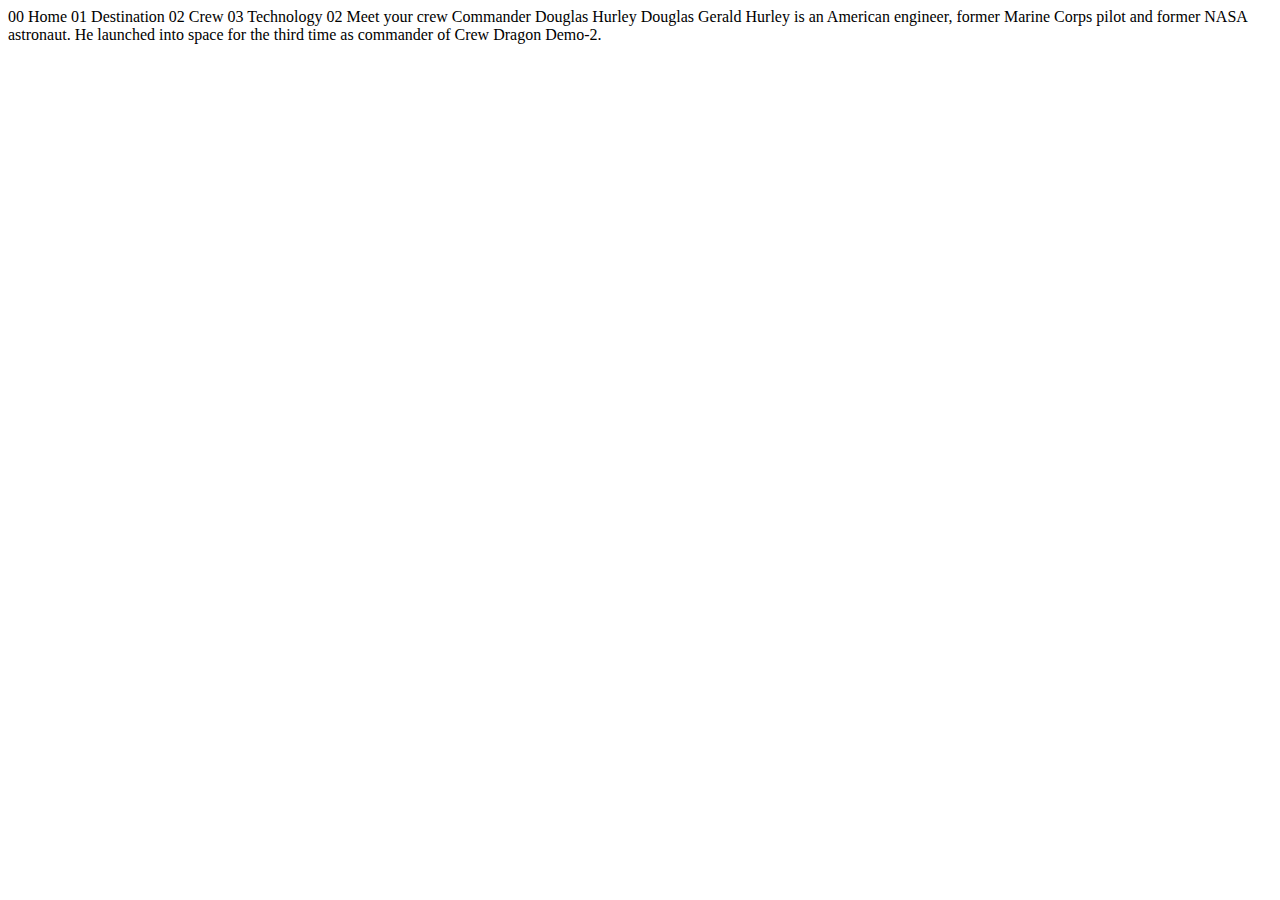
==== starter-code/crew-commander.html @ ad38965b "Finished Navbar" ====
<!DOCTYPE html>
<html lang="en">
<head>
  <meta charset="UTF-8">
  <meta name="viewport" content="width=device-width, initial-scale=1.0">

  <link rel="icon" type="image/png" sizes="32x32" href="./assets/favicon-32x32.png">
  
  <title>Frontend Mentor | Space tourism website</title>
</head>
<body>

  00 Home
  01 Destination
  02 Crew
  03 Technology

  02 Meet your crew

  Commander
  Douglas Hurley

  Douglas Gerald Hurley is an American engineer, former Marine Corps pilot 
  and former NASA astronaut. He launched into space for the third time as 
  commander of Crew Dragon Demo-2.
</body>
</html>
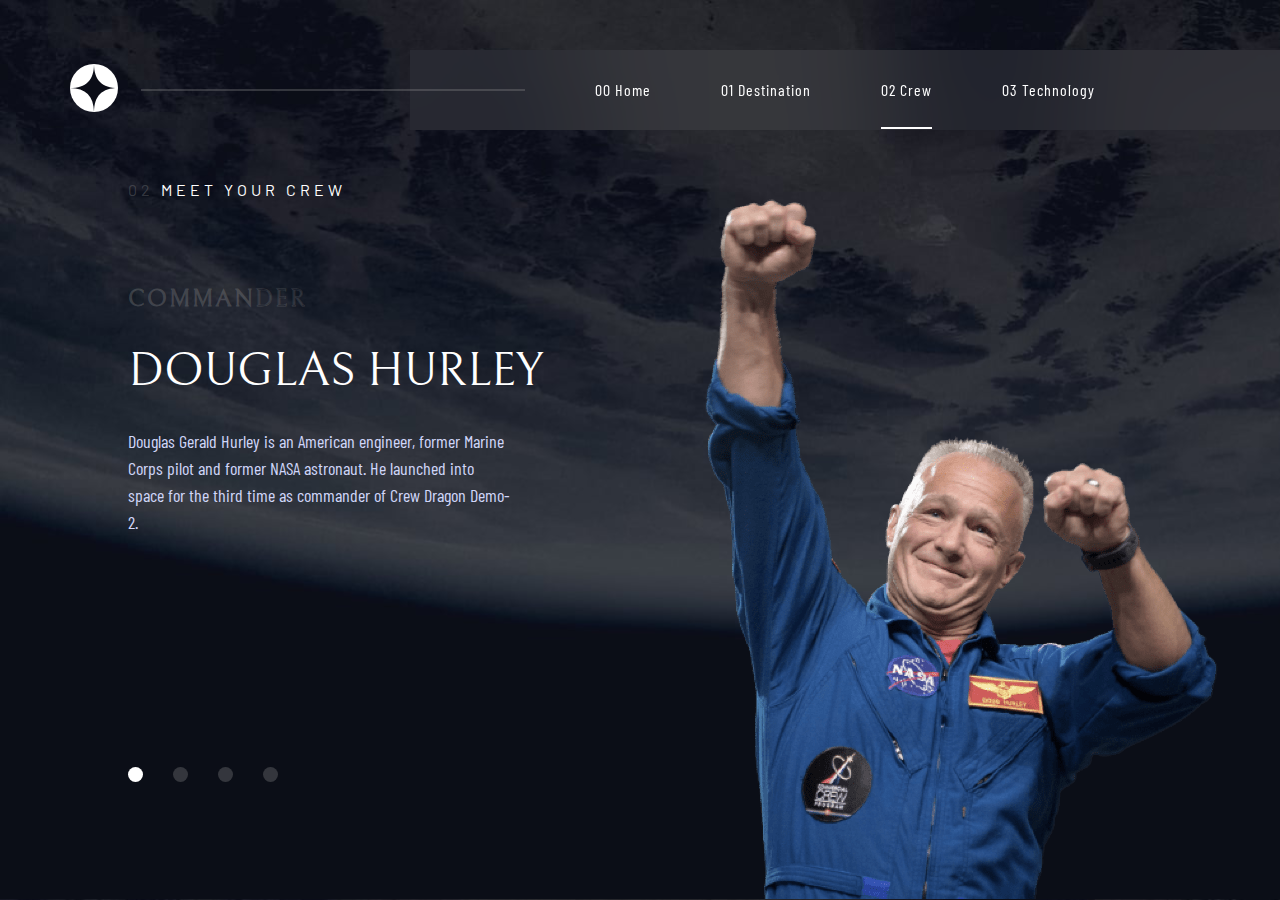
==== commit a4d7f11b: "Finished Destination & Crew" ====
--- a/starter-code/crew-commander.html
+++ b/starter-code/crew-commander.html
@@ -1,27 +1,80 @@
 <!DOCTYPE html>
 <html lang="en">
-<head>
-  <meta charset="UTF-8">
-  <meta name="viewport" content="width=device-width, initial-scale=1.0">
+  <head>
+    <meta charset="UTF-8" />
+    <meta name="viewport" content="width=device-width, initial-scale=1.0" />
+    <link rel="stylesheet" href="./css/crew.css" />
+    <link rel="stylesheet" href="./css/framework.css" />
+    <link
+      rel="icon"
+      type="image/png"
+      sizes="32x32"
+      href="./assets/favicon-32x32.png"
+    />
+    <!-- Google Fonts -->
+    <link rel="preconnect" href="https://fonts.googleapis.com" />
+    <link rel="preconnect" href="https://fonts.gstatic.com" crossorigin />
+    <link
+      href="https://fonts.googleapis.com/css2?family=Barlow+Condensed:ital,wght@0,100;0,200;0,300;0,400;0,500;0,600;0,700;0,800;0,900;1,100;1,200;1,300;1,400;1,500;1,600;1,700;1,800;1,900&family=Barlow:ital,wght@0,100;0,200;0,300;0,400;0,500;0,600;0,700;0,800;0,900;1,100;1,200;1,300;1,400;1,500;1,600;1,700;1,800;1,900&family=Bellefair&display=swap"
+      rel="stylesheet"
+    />
+    <!-- Google Fonts -->
+    <link
+      rel="icon"
+      type="image/png"
+      sizes="32x32"
+      href="./assets/favicon-32x32.png"
+    />
 
-  <link rel="icon" type="image/png" sizes="32x32" href="./assets/favicon-32x32.png">
-  
-  <title>Frontend Mentor | Space tourism website</title>
-</head>
-<body>
-
-  00 Home
-  01 Destination
-  02 Crew
-  03 Technology
-
-  02 Meet your crew
-
-  Commander
-  Douglas Hurley
-
-  Douglas Gerald Hurley is an American engineer, former Marine Corps pilot 
-  and former NASA astronaut. He launched into space for the third time as 
-  commander of Crew Dragon Demo-2.
-</body>
-</html>+    <title>Crew | Commander</title>
+  </head>
+  <body>
+    <div class="landing">
+      <div class="navbar">
+        <div class="logo">
+          <img src="./assets/shared/logo.svg" alt="" />
+        </div>
+        <span class="line mobile-d-none"></span>
+        <ul>
+          <li><a href="/index.html" class="link-style">00 Home</a></li>
+          <li>
+            <a href="./destination-moon.html" class="link-style"
+              >01 Destination</a
+            >
+          </li>
+          <li>
+            <a href="./crew-commander.html" class="link-style active"
+              >02 Crew</a
+            >
+          </li>
+          <li>
+            <a href="./technology-vehicle.html" class="link-style"
+              >03 Technology</a
+            >
+          </li>
+        </ul>
+      </div>
+      <div class="container">
+        <p><span>02</span> MEET YOUR CREW</p>
+        <div class="info">
+          <h2>COMMANDER</h2>
+          <h1>DOUGLAS HURLEY</h1>
+          <p>
+            Douglas Gerald Hurley is an American engineer, former Marine Corps
+            pilot and former NASA astronaut. He launched into space for the
+            third time as commander of Crew Dragon Demo-2.
+          </p>
+          <div class="bullets">
+            <ul>
+              <a href="./crew-commander.html" class="active"><li></li></a>
+              <a href="./crew-specialist.html" class=""><li></li></a>
+              <a href="./crew-pilot.html" class=""><li></li></a>
+              <a href="./crew-engineer.html" class=""><li></li></a>
+            </ul>
+          </div>
+        </div>
+        <img src="./assets/crew/image-douglas-hurley.png" alt="" />
+      </div>
+    </div>
+  </body>
+</html>
--- a/starter-code/css/crew.css
+++ b/starter-code/css/crew.css
@@ -0,0 +1,98 @@
+/* Start General Rules */
+:root {
+    --dark-color: #0B0D17;
+    --light-color: #D0D6F9;
+    --white: #ffffff;
+    --main-font: "Bellefair", serif;
+    --secondary-font: "Barlow Condensed", sans-serif; 
+    --text-font: "Barlow", sans-serif;
+}
+* {
+    padding: 0;
+    margin: 0;
+    box-sizing: border-box;
+}
+body {
+    background-image: url("../assets/crew/background-crew-desktop.jpg");
+    background-size: cover;
+    color: var(--white);
+}
+/* End General Rules */
+/* Start Content */
+.container {
+    display: grid;
+    grid-template-columns: repeat(2, 1fr);
+    width: calc(100% - 10%);
+    margin-left: 10%;
+    position: relative;
+}
+.container > p {
+    grid-column: span 1 / span 1;
+    max-width: fit-content;
+    max-height: fit-content;
+    font-family: var(--text-font);
+    letter-spacing: 4px;
+}
+.container > p > span {
+    color: #9797974c;
+}
+.container img {
+    /* width: 357px; */
+    /* height: 500px; */
+    grid-column: 2 / 3;
+}
+.container .image {
+    position: absolute;
+    margin-top: 75px;
+}
+.info {
+    grid-column: 1 / 2;
+    margin-top: 15%;
+}
+.info h1 {
+    font-size: 3rem;
+    font-family: var(--main-font);
+    font-weight: 400;
+    margin-block: 30px;
+    max-width: 500px;
+}
+.info h2 {
+    font-size: 1.5rem;
+    color: #9797974c;
+    font-family: var(--main-font);
+    letter-spacing: 2px;
+}
+.info > p {
+    color: var(--light-color);
+    max-width: 67%;
+    font-size: 18px;
+    line-height: 150%;
+    font-family: var(--secondary-font);
+}
+/* End Content */
+/* Start Bullets */
+.bullets ul {
+    list-style-type: none;
+    display: flex;
+    margin-left: -15px;
+    position: absolute;
+    margin-top: 20%;
+}
+.bullets ul a {
+    width: 15px;
+    height: 15px;
+    background-color: #9797974c;
+    border-radius: 50%;
+    margin-inline: 15px;
+    cursor: pointer;
+}
+.bullets ul a:not(.active):hover {
+    background-color: #9797977e;
+}
+.bullets .active {
+    background-color: var(--white);
+}
+.bullets .special {
+    margin-top: calc(13% + 7px)
+}
+/* End Bullets */--- a/starter-code/css/framework.css
+++ b/starter-code/css/framework.css
@@ -0,0 +1,76 @@
+:root {
+    --dark-color: #0B0D17;
+    --light-color: #D0D6F9;
+    --white: #ffffff;
+    --main-font: "Bellefair", serif;
+    --secondary-font: "Barlow Condensed", sans-serif; 
+    --text-font: "Barlow", sans-serif;
+}
+.link-style {
+    color: var(--white);
+    text-decoration: none;
+    font-family: var(--secondary-font);
+    letter-spacing: 1px;
+    position: relative;
+}
+.active:hover::after {
+    opacity: 1;
+}
+/* Start Navbar Styling */
+.navbar {
+    display: flex;
+    justify-content: space-between;
+    align-items: center;
+    margin: 40px 0;
+    width: auto;
+    height: 100px;
+}
+.navbar .logo {
+    margin-left: 70px;
+}
+.line {
+    height: 2px;
+    width: 30%;
+    position: absolute;
+    background-color: #9797974c;
+    margin-left: 11%;
+    z-index: 2;
+}
+.navbar ul {
+    display: flex;
+    list-style-type: none;
+    padding: 30px 150px;
+    backdrop-filter: blur(50px);
+    background-color: #97979722;
+}
+.navbar ul li {
+    padding-inline: 35px;
+}
+ul li a::after {
+    content: '';
+    width: 0;
+    height: 2px;
+    background-color: rgb(255, 255, 255);
+    position: absolute;
+    left: 0;
+    bottom: -30px;
+    transition-duration: .3s;
+}
+ul li .active {
+    color: var(--white) !important;
+}
+ul li .active::after {
+    width: 100%;
+}
+ul li a:hover::after {
+    width: 100%;
+}
+ul li a:not(.active):hover::after {
+    opacity: .5;
+}
+@media (max-width: 768px) {
+    .mobile-d-none {
+        display: none;
+    }
+}
+/* End Navbar Styling */